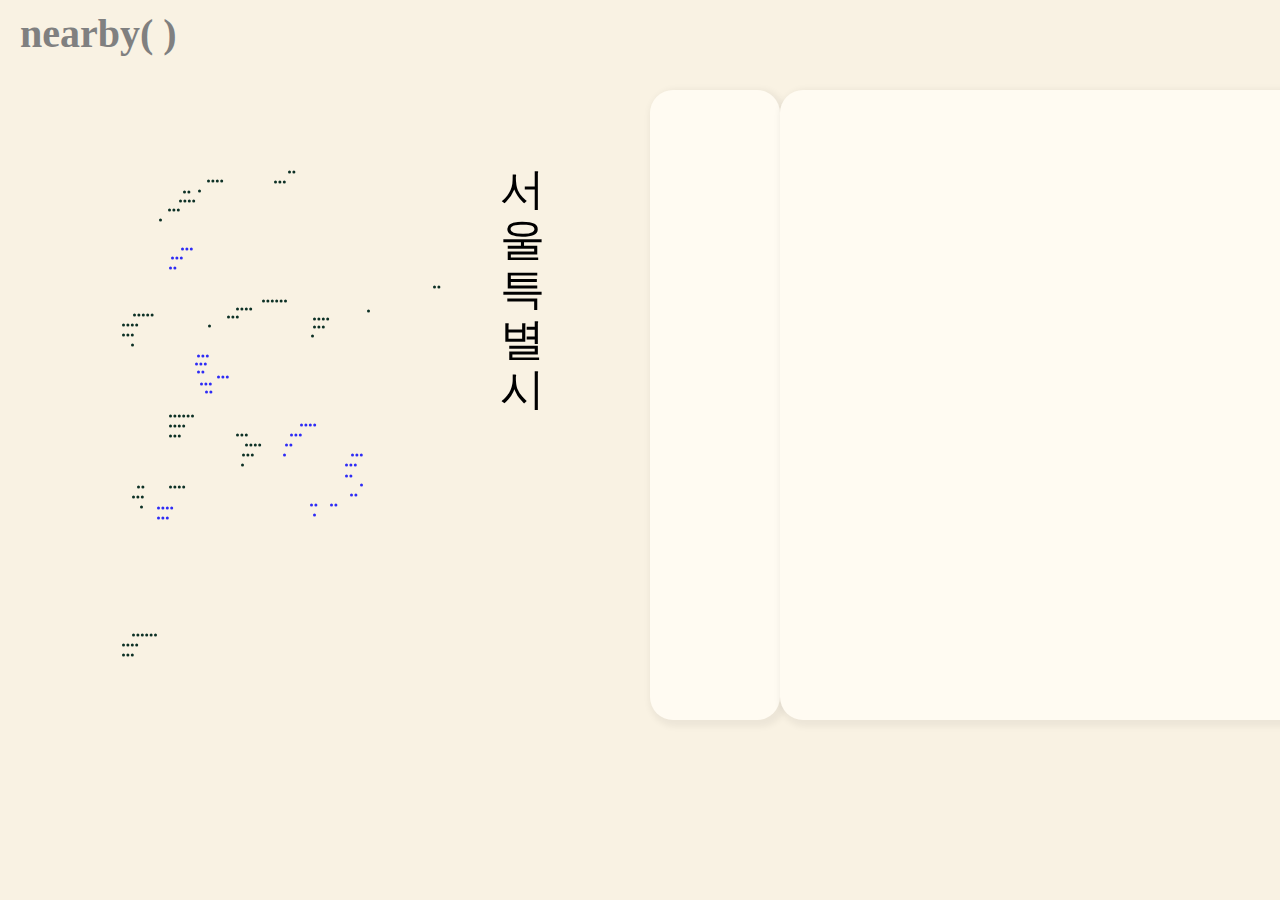
==== index.html @ 77fe315d "su" ====
<!DOCTYPE html>
<html lang="en">
<head>
    <meta charset="UTF-8">
    <meta http-equiv="X-UA-Compatible" content="IE=edge">
    <meta name="viewport" content="width=device-width, initial-scale=1.0">
    <title>nearby( )</title>
    <link rel="stylesheet" href="capstone.css">
    <link rel="preconnect" href="https://fonts.googleapis.com">
    <script src="https://ajax.googleapis.com/ajax/libs/jquery/3.1.0/jquery.min.js"></script>
    <!-- 로컬 assets 파일에 저장된 JSON 파일 지정 -->
    <script type="text/javascript" src="https://ogtitle724.github.io/testForEx/data_서울 맛집.json"></script>    
    <!-- 내부 JS 지정 -->
    <script>

    	/*
    	[JS 요약 설명]
    	1. window.onload : 웹페이지 로드 완료 상태를 나타냅니다
    	2. JSON.stringify : json 형식 데이터를 문자열로 나타내줍니다
    	3. JSON.parse : json 데이터를 파싱해서 사용합니다
    	4. 참고 : 로컬에 저장되는 json 파일에서 특정 변수명을 지정해줘야 정상적으로 json 파일을 로드할 수 있습니다    	
    	*/

   	
    	
    	/* [html 최초 로드 및 이벤트 상시 대기 실시] */
    	window.onload = function() {
    		console.log("");
    		console.log("[window onload] : [start]");
    		console.log(""); 

    		// [이벤트 함수 호출]
    		main();
    	}; 		



    	/* [이벤트 수행 함수] */
    	function main(){
    		console.log("");
    		console.log("[main] : [start]"); 
    		console.log("");


    		//로컬 assets 파일에 저장된 json 파일 읽기 실시 [json 파일에 선언된 변수이름으로 호출해야합니다]
    		var jsonData = JSON.parse(JSON.stringify(Params));
    		console.log("");
    		console.log("[main] : [jsonData] : " + JSON.stringify(jsonData)); 
    		console.log("");


    		//json 데이터 파싱 실시
    		console.log("");
    		console.log("[main] : [idx] : " + jsonData.idx); 
    		console.log("[main] : [name] : " + jsonData.name); 
    		console.log("[main] : [program] : " + JSON.stringify(jsonData.program)); 
    		console.log("");

    	};
    	
    </script>
</head>
<body>
    <header>
        <h1 id="header">nearby( )</h1>
    </header>
    <main>
        <section id="region_info">
            <article id="region_info_map">
                <canvas id="canvas_komap"></canvas>
            </article>
            <article id="region_info_typo">
                <div id="region_info_typo_sene">
                    <div id="typoBox1" class="region_info_typo_sene_face">
                        <div class="region_info_typo_sene_face_front typo_ele">서</div>
                        <div class="region_info_typo_sene_face_back typo_ele">서</div>
                    </div>
                    <div id="typoBox2" class="region_info_typo_sene_face">
                        <div class="region_info_typo_sene_face_front typo_ele">울</div>
                        <div class="region_info_typo_sene_face_back typo_ele">울</div>
                    </div>
                    <div id="typoBox3" class="region_info_typo_sene_face">
                        <div class="region_info_typo_sene_face_front typo_ele">특</div>
                        <div class="region_info_typo_sene_face_back typo_ele">특</div>
                    </div>
                    <div id="typoBox4" class="region_info_typo_sene_face">
                        <div class="region_info_typo_sene_face_front typo_ele">별</div>
                        <div class="region_info_typo_sene_face_back typo_ele">별</div>
                    </div>
                    <div id="typoBox5" class="region_info_typo_sene_face">
                        <div class="region_info_typo_sene_face_front typo_ele">시</div>
                        <div class="region_info_typo_sene_face_back typo_ele">시</div>
                    </div>
                    <div id="typoBox6" class="region_info_typo_sene_face">
                        <div class="region_info_typo_sene_face_front typo_ele"></div>
                        <div class="region_info_typo_sene_face_back typo_ele"></div>
                    </div>
                    <div id="typoBox7" class="region_info_typo_sene_face">
                        <div class="region_info_typo_sene_face_front typo_ele"></div>
                        <div class="region_info_typo_sene_face_back typo_ele"></div>
                    </div>
                </div>
            </article>
            <article id="region_info_weather" class="pop_up_box">
                <div class="weather_info">
                    <a href="" class="weather_info_text">
                        <span class="weather_info_text_date"></span>
                        <span class="weather_info_text_temp"></span>
                        <img id="img_icon_weather" src="" alt="">
                    </a>
                </div>

            </article>
        </section>
        <article id="video_list">
            <div id="video_list_box" class="pop_up_box">
                <div class="check_box">
                    <div class="check_box_icon"></div>
                    <div class="check_box_icon"></div>
                    <div class="check_box_icon"></div>
                </div>
                <li class="video_list">
                    <ul class="video_list_each">
                        <a href="" class="video_list_each_a">
                            <img src="" alt="">
                        </a>
                        <div class="video_list_each_info">
                            <a href="" class="video_list_each_view"></a>
                            <a href="" class="video_list_each_title"></a>
                        </div>
                    </ul>
                </li>
            </div>
        </article>
    </main>
    <script src="canvas.js"></script>
    <script src="data.js"></script>
 </body>
</html>
---- capstone.css ----
html{
    height: 100%;
    width: 100%;
}
body{
    background-color: rgb(249, 242, 227);
    height: 100vh;
    width: 100%;
    margin: 0;
    font-family: 'Noto Serif KR', serif;
}
main{
    height: 90%;
    display: flex;
    flex-flow: row nowrap;
    justify-content: space-around;
    align-items: stretch;
}
header{
    height: 10%;
    overflow: hidden;
}
object{
    position: absolute;
    width: 450px;
    height: 630px;
    left: 35px;
    top:80px;
    z-index: -1;
}
ul{
    margin: 0px;
    padding: 0px;
    height: 630px;
}
li{
    list-style: none;
    margin: 0px;
}
#header{
    font-size: 250%;
    margin: 10px 20px;
    color: #808080;
}
#region_info{
    flex-basis: 55%;
    display: flex;
    flex-flow: row nowrap;
    justify-content: center;
    align-items: flex-start;
}
#region_info_map{
    width: 500px;
    display: flex;
    flex-direction: row;
    justify-content: center;
}
#region_info_typo{
    width: 150px;
    height: 630px;
}
#region_info_typo_sene{
    width: 100%;
    height: 80%;
    margin-top: 70px;
}

.region_info_typo_sene_face{
    width: 50px;
    height: 50px;
    margin: 0px;
    position: relative;
    transform: perspective(1000px);
    transform-style: preserve-3d;
    font-size: 280%;
}
.region_info_typo_sene_face:nth-child(1){
    animation: filp 4.5s infinite;
}
.region_info_typo_sene_face:nth-child(2){
    animation: filp 4.5s 0.2s infinite;
}
.region_info_typo_sene_face:nth-child(3){
    animation: filp 4.5s 0.4s infinite;
}
.region_info_typo_sene_face:nth-child(4){
    animation: filp 4.5s 0.6s infinite;
}
.region_info_typo_sene_face:nth-child(5){
    animation: filp 4.5s 0.8s infinite;
}
.region_info_typo_sene_face:nth-child(6){
    animation: filp 4.5s 1s infinite;
}
.region_info_typo_sene_face:nth-child(7){
    animation: filp 4.5s 1.2s infinite;
}
@keyframes filp {
    0%{transform:rotateY(0deg)}
    40%{transform: rotateY(180deg);}
    80%{transform:rotateY(0deg)}
}
.typo_ele{
    width: 100%;
    height: 100%;
    margin: 0px;
    position: absolute;
}
.region_info_typo_sene_face_front{
    background-color: rgb(249, 242, 227);
    transform: translateZ(0.1px);
}
.region_info_typo_sene_face_back{
    background-color: rgb(249, 242, 227);
    transform: rotateY(-180deg) translateZ(0.1px);
    
}
#region_info_weather{
    width: 130px;
    height: 630px;
}
.weather_info{
    height: 100px;
    width: 100px;
    margin: auto;
}
.weather_info:nth-child(1){
    margin-top: 10px;
}
#video_list{
    flex-basis: 45%;
}
#video_list_box{
    width:630px;
    margin: 0px;
}
.pop_up_box{
    border-radius: 23px;
    background-color: rgb(255, 251, 242);
    box-shadow: 3px 3px 6px 4px rgba(0, 0, 0, 0.05);
}
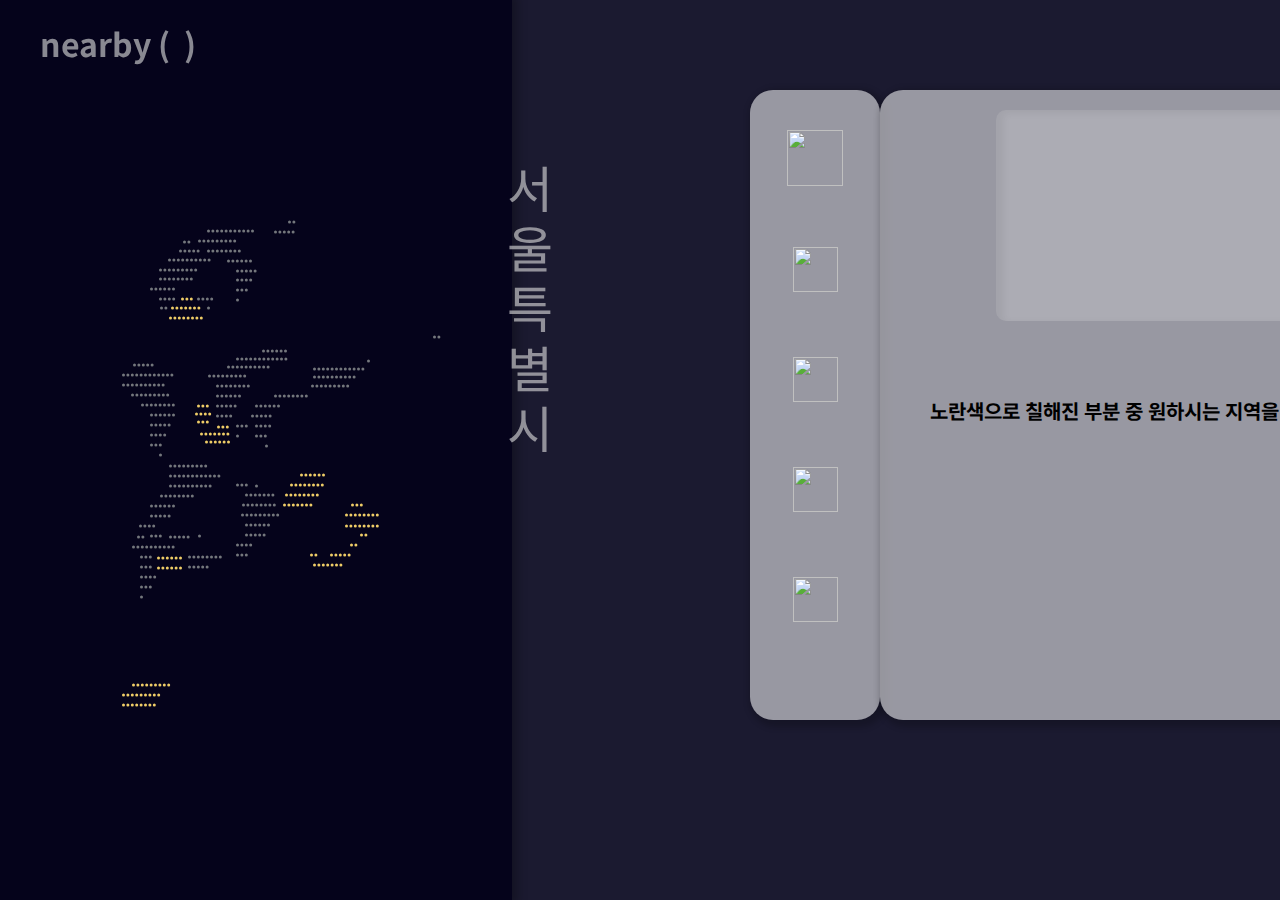
==== commit c02f76f9: "ff" ====
--- a/index.html
+++ b/index.html
@@ -7,62 +7,19 @@
     <title>nearby( )</title>
     <link rel="stylesheet" href="capstone.css">
     <link rel="preconnect" href="https://fonts.googleapis.com">
+    <link rel="preconnect" href="https://fonts.gstatic.com" crossorigin>
+    <link href="https://fonts.googleapis.com/css2?family=Noto+Sans+KR:wght@700&display=swap" rel="stylesheet">
     <script src="https://ajax.googleapis.com/ajax/libs/jquery/3.1.0/jquery.min.js"></script>
-    <!-- 로컬 assets 파일에 저장된 JSON 파일 지정 -->
-    <script type="text/javascript" src="https://ogtitle724.github.io/testForEx/data_서울 맛집.json"></script>    
-    <!-- 내부 JS 지정 -->
-    <script>
 
-    	/*
-    	[JS 요약 설명]
-    	1. window.onload : 웹페이지 로드 완료 상태를 나타냅니다
-    	2. JSON.stringify : json 형식 데이터를 문자열로 나타내줍니다
-    	3. JSON.parse : json 데이터를 파싱해서 사용합니다
-    	4. 참고 : 로컬에 저장되는 json 파일에서 특정 변수명을 지정해줘야 정상적으로 json 파일을 로드할 수 있습니다    	
-    	*/
+ 
+    
 
-   	
-    	
-    	/* [html 최초 로드 및 이벤트 상시 대기 실시] */
-    	window.onload = function() {
-    		console.log("");
-    		console.log("[window onload] : [start]");
-    		console.log(""); 
-
-    		// [이벤트 함수 호출]
-    		main();
-    	}; 		
-
-
-
-    	/* [이벤트 수행 함수] */
-    	function main(){
-    		console.log("");
-    		console.log("[main] : [start]"); 
-    		console.log("");
-
-
-    		//로컬 assets 파일에 저장된 json 파일 읽기 실시 [json 파일에 선언된 변수이름으로 호출해야합니다]
-    		var jsonData = JSON.parse(JSON.stringify(Params));
-    		console.log("");
-    		console.log("[main] : [jsonData] : " + JSON.stringify(jsonData)); 
-    		console.log("");
-
-
-    		//json 데이터 파싱 실시
-    		console.log("");
-    		console.log("[main] : [idx] : " + jsonData.idx); 
-    		console.log("[main] : [name] : " + jsonData.name); 
-    		console.log("[main] : [program] : " + JSON.stringify(jsonData.program)); 
-    		console.log("");
-
-    	};
-    	
-    </script>
+</script>
 </head>
 <body>
+    <div id="back_img"></div>
     <header>
-        <h1 id="header">nearby( )</h1>
+        <h1 id="header">nearby (&nbsp&nbsp)</h1>
     </header>
     <main>
         <section id="region_info">
@@ -73,67 +30,78 @@
                 <div id="region_info_typo_sene">
                     <div id="typoBox1" class="region_info_typo_sene_face">
                         <div class="region_info_typo_sene_face_front typo_ele">서</div>
-                        <div class="region_info_typo_sene_face_back typo_ele">서</div>
                     </div>
                     <div id="typoBox2" class="region_info_typo_sene_face">
                         <div class="region_info_typo_sene_face_front typo_ele">울</div>
-                        <div class="region_info_typo_sene_face_back typo_ele">울</div>
                     </div>
                     <div id="typoBox3" class="region_info_typo_sene_face">
                         <div class="region_info_typo_sene_face_front typo_ele">특</div>
-                        <div class="region_info_typo_sene_face_back typo_ele">특</div>
                     </div>
                     <div id="typoBox4" class="region_info_typo_sene_face">
                         <div class="region_info_typo_sene_face_front typo_ele">별</div>
-                        <div class="region_info_typo_sene_face_back typo_ele">별</div>
                     </div>
                     <div id="typoBox5" class="region_info_typo_sene_face">
                         <div class="region_info_typo_sene_face_front typo_ele">시</div>
-                        <div class="region_info_typo_sene_face_back typo_ele">시</div>
                     </div>
                     <div id="typoBox6" class="region_info_typo_sene_face">
                         <div class="region_info_typo_sene_face_front typo_ele"></div>
-                        <div class="region_info_typo_sene_face_back typo_ele"></div>
                     </div>
                     <div id="typoBox7" class="region_info_typo_sene_face">
                         <div class="region_info_typo_sene_face_front typo_ele"></div>
-                        <div class="region_info_typo_sene_face_back typo_ele"></div>
                     </div>
                 </div>
             </article>
-            <article id="region_info_weather" class="pop_up_box">
-                <div class="weather_info">
-                    <a href="" class="weather_info_text">
-                        <span class="weather_info_text_date"></span>
-                        <span class="weather_info_text_temp"></span>
-                        <img id="img_icon_weather" src="" alt="">
-                    </a>
+            <article id="weather_info" class="pop_up_box">
+                <div id ="weather" class="weather_info_box1">
+                    <img class="weather_info_sky" src="/image/icon/weather/mist.png" alt="">
+                </div>
+                <div id ="temp" class="weather_info_box2">
+                    <img class="weather_info_img" src="/image/icon/weather/temp.png" alt="">
+                    <span id="temp_text" class="weather_info_text"></span>
+                </div>
+                <div id ="temp_feel" class="weather_info_box2">
+                    <img class="weather_info_img" src="/image/icon/weather/human.png" alt="">
+                    <span id="temp_feel_text" class="weather_info_text"></span>
+                </div>
+                <div id ="wind" class="weather_info_box2">
+                    <img class="weather_info_img" src="/image/icon/weather/wind.png" alt="">
+                    <span id="wind_text" class="weather_info_text"></span>
+                </div>
+                <div id ="hum" class="weather_info_box2">
+                    <img class="weather_info_img" src="/image/icon/weather/humidity.png" alt="">
+                    <span id="hum_text" class="weather_info_text"></span>
                 </div>
 
             </article>
         </section>
         <article id="video_list">
             <div id="video_list_box" class="pop_up_box">
-                <div class="check_box">
-                    <div class="check_box_icon"></div>
-                    <div class="check_box_icon"></div>
-                    <div class="check_box_icon"></div>
+                <div id = "video_window">
+                    <div id="cover">
+                        <iframe id = "video_window_ifram" width = "380px" height="218"  name="videoWindow"></iframe> 
+                    </div>
                 </div>
-                <li class="video_list">
-                    <ul class="video_list_each">
-                        <a href="" class="video_list_each_a">
-                            <img src="" alt="">
-                        </a>
-                        <div class="video_list_each_info">
-                            <a href="" class="video_list_each_view"></a>
-                            <a href="" class="video_list_each_title"></a>
+                <div class="video_list">
+                    <div id="scroll">
+                        <div id="infomation">&nbsp노란색으로 칠해진 부분 중 원하시는 지역을 클릭해주세요.</div>
+                        <div id="video_list_for_clone" class="video_list_each">
+                            <a target="videoWindow" href="none" class="video_list_each_a">
+                                <div id="thumb_nail">
+                                    <img src="" alt="">
+                                </div>
+                                <div class="video_list_each_info">
+                                    <p href="none" class="video_list_each_view">1.2만회</p>
+                                    <p href="none" class="video_list_each_title">여기에 제목 여기에 제목 여기에 제목 여기에 제목 여기에</p>
+                                </div>
+                            </a>
                         </div>
-                    </ul>
-                </li>
+                    </div>
+                </div>
             </div>
         </article>
     </main>
-    <script src="canvas.js"></script>
+
     <script src="data.js"></script>
- </body>
+    <script src="main.js"></script>
+</body>
 </html>--- a/capstone.css
+++ b/capstone.css
@@ -3,11 +3,16 @@
     width: 100%;
 }
 body{
-    background-color: rgb(249, 242, 227);
+    color: rgb(0, 0, 0);
+    overflow: auto;
+    background :whitesmoke url('/image/cloud.jpg');
+    background-position: center;
+    background-size: cover;
+    background-color: rgb(2, 1, 25,0.9);
     height: 100vh;
     width: 100%;
     margin: 0;
-    font-family: 'Noto Serif KR', serif;
+    font-family: 'Noto Sans KR', sans-serif;
 }
 main{
     height: 90%;
@@ -20,27 +25,30 @@
     height: 10%;
     overflow: hidden;
 }
-object{
-    position: absolute;
-    width: 450px;
-    height: 630px;
-    left: 35px;
-    top:80px;
+a{
+    text-decoration: none;
+}
+#back_img{
+    background-color: rgb(2, 1, 25,0.89);
+    position: absolute;
+    height: 100%;
+    width: 40%;
+    box-shadow: 0px 0px 10px 5px rgba(0, 0, 0, 0.3);
     z-index: -1;
 }
-ul{
-    margin: 0px;
-    padding: 0px;
-    height: 630px;
-}
-li{
-    list-style: none;
-    margin: 0px;
+#infomation{
+    display: inline-block;
+    margin: 50px auto;
+    font-size: 20px;
+    font-weight: bolder;
+    color: rgb(0, 0, 0);
+    
 }
 #header{
-    font-size: 250%;
-    margin: 10px 20px;
-    color: #808080;
+    font-size: 200%;
+    margin: 20px 40px;
+    color: rgba(220, 220, 220, 0.621);
+    filter: blur(0.3px);
 }
 #region_info{
     flex-basis: 55%;
@@ -50,10 +58,12 @@
     align-items: flex-start;
 }
 #region_info_map{
+    margin-top: 50px;
     width: 500px;
     display: flex;
     flex-direction: row;
     justify-content: center;
+    cursor: pointer;
 }
 #region_info_typo{
     width: 150px;
@@ -62,17 +72,20 @@
 #region_info_typo_sene{
     width: 100%;
     height: 80%;
-    margin-top: 70px;
+    margin-top: 60px;
 }
 
 .region_info_typo_sene_face{
-    width: 50px;
-    height: 50px;
+    filter: blur(0.3px);
+    width: 60px;
+    height: 60px;
     margin: 0px;
     position: relative;
     transform: perspective(1000px);
     transform-style: preserve-3d;
-    font-size: 280%;
+    font-size: 50px;
+    text-align: center;
+    color: rgba(220, 220, 220, 0.621);
 }
 .region_info_typo_sene_face:nth-child(1){
     animation: filp 4.5s infinite;
@@ -97,8 +110,7 @@
 }
 @keyframes filp {
     0%{transform:rotateY(0deg)}
-    40%{transform: rotateY(180deg);}
-    80%{transform:rotateY(0deg)}
+    70%{transform:rotateY(360deg)}
 }
 .typo_ele{
     width: 100%;
@@ -107,35 +119,152 @@
     position: absolute;
 }
 .region_info_typo_sene_face_front{
-    background-color: rgb(249, 242, 227);
     transform: translateZ(0.1px);
 }
-.region_info_typo_sene_face_back{
-    background-color: rgb(249, 242, 227);
-    transform: rotateY(-180deg) translateZ(0.1px);
-    
-}
-#region_info_weather{
+
+#weather_info{
+    margin-left: 100px;
     width: 130px;
     height: 630px;
 }
-.weather_info{
+.weather_info_box1{
     height: 100px;
     width: 100px;
-    margin: auto;
-}
-.weather_info:nth-child(1){
-    margin-top: 10px;
-}
+    margin: 10px auto;
+    margin-top: 50px;
+    text-align: center;
+    margin-top: 40px;
+}
+.weather_info_box2{
+    height: 100px;
+    width: 100px;
+    margin: 10px auto;
+    display: flex;
+    flex-direction: column;
+    justify-content: space-evenly;
+    align-items: center;
+}
+.weather_info_text{
+    height: 35%;
+    width: 100%;
+    font-size: 18px;
+    font-weight: bolder;
+    text-align: center;
+}
+.weather_info_sky{
+    height: 75%;
+    width: 75%;
+}
+.weather_info_img{
+    height: 45px;
+    width: 45px;
+    
+}
+
+
 #video_list{
-    flex-basis: 45%;
+    flex-basis: 42%;
 }
 #video_list_box{
-    width:630px;
+    width:610px;
+    height: 630px;
     margin: 0px;
 }
+#video_window{
+    display:flex;
+    width : 100%;
+    height :250px;
+    justify-content: center;
+    align-items: center;
+}
+#cover{
+    display: flex;
+    justify-content: center;
+    align-items: center;
+    width : 378px;
+    height : 211px;
+    overflow: hidden;
+    border-radius: 10px;
+
+}
+#video_window_ifram{
+    border: none;
+    background-color: rgba(255, 255, 255, 0.2);
+    box-shadow: inset 3px 3px 6px 5px rgba(0, 0, 0, 0.05);
+}
+.video_list{
+    overflow: hidden;
+    display: inline-block;
+    margin:30px;
+    margin-top: 6px;
+    width: 550px;
+    height: 55%;
+}
+#scroll{
+    margin-left: 15px;
+    width: 103%;
+    height: 100%;
+    overflow-y: scroll;
+    overflow-x: hidden;
+}
+#video_list_for_clone{
+    display: none;
+}
+.video_list_each{
+    width: 500px;
+    height: 60px;
+}
+.video_list_each_a{
+    margin: 15px 0px;
+    display: flex;
+    flex-flow: row wrap;
+    justify-content: space-between;
+    align-items: flex-start;
+    width: 100%;
+    height: 100%;
+}
+#thumb_nail{
+    width: 100px;
+    height: 55px;
+    border-radius: 10px;
+    background-image: url('image/icon/ylogo.svg');
+    background-position: center;
+    background-size: cover;
+}
+.video_list_each_info{
+    width: 75%;
+    height: 55px;
+    position: relative;
+}
+.video_list_each_view{
+    position: absolute;
+    top: 0px;
+    display: inline-block;
+    margin: 0;
+    width: 100%;
+    height: 30%;
+    color: black;
+    font-size: 15px;
+    font-weight: bolder;
+
+}
+.video_list_each_title{
+    position: absolute;
+    top: 20px;
+    display: inline-block;
+    margin: 0;
+    margin-top: 2px;
+    width: 100%;
+    height: 70%;
+    overflow-y: hidden;
+    color: black;
+    
+    font-size: 13px;
+    font-weight: 550;
+}
+
 .pop_up_box{
     border-radius: 23px;
-    background-color: rgb(255, 251, 242);
-    box-shadow: 3px 3px 6px 4px rgba(0, 0, 0, 0.05);
+    background-color: rgb(252, 252, 252,0.56);
+    box-shadow: 3px 3px 6px 4px rgba(0, 0, 0, 0.2);
 }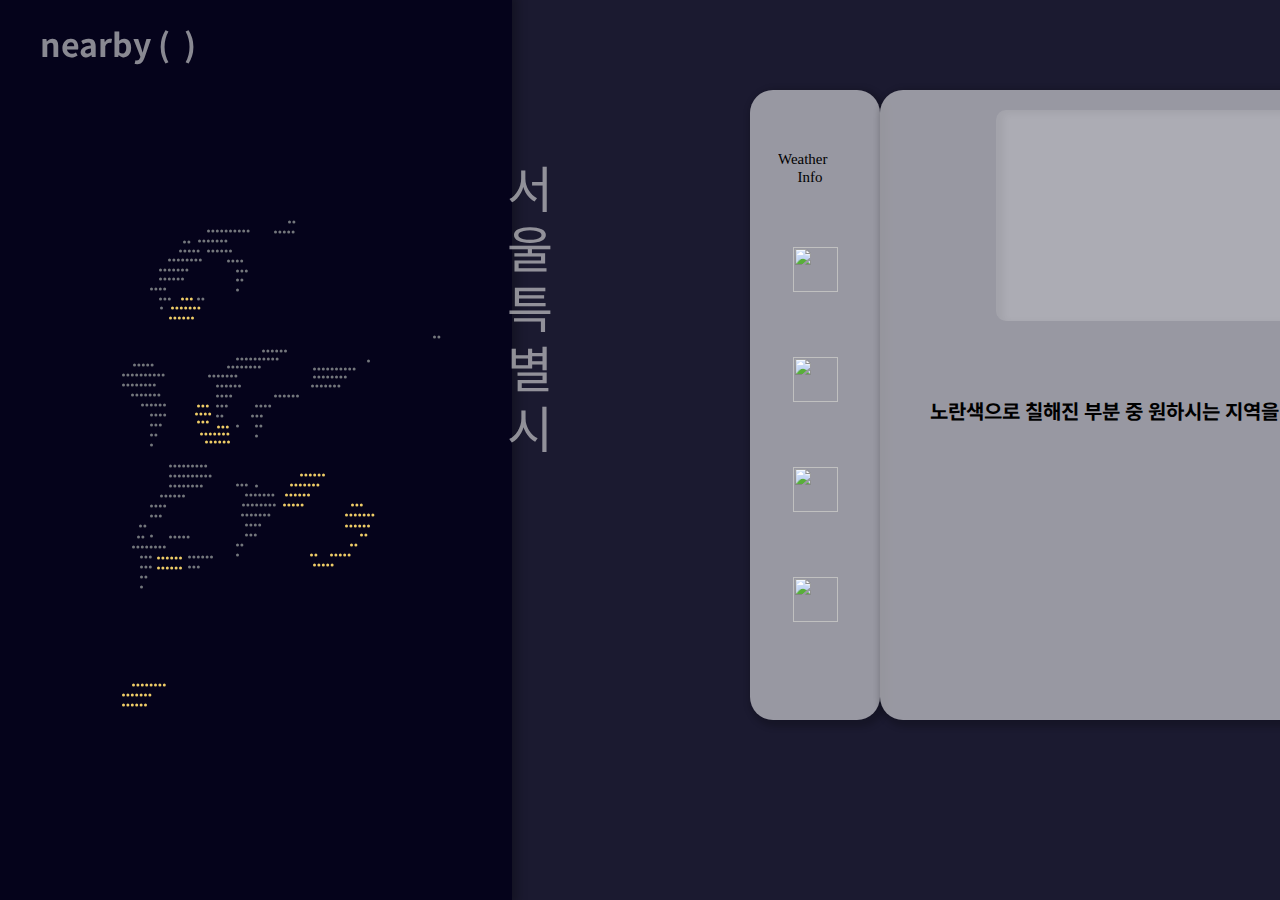
==== commit 3d0ee574: "." ====
--- a/index.html
+++ b/index.html
@@ -5,7 +5,7 @@
     <meta http-equiv="X-UA-Compatible" content="IE=edge">
     <meta name="viewport" content="width=device-width, initial-scale=1.0">
     <title>nearby( )</title>
-    <link rel="stylesheet" href="capstone.css">
+    <link rel="stylesheet" href="index.css">
     <link rel="preconnect" href="https://fonts.googleapis.com">
     <link rel="preconnect" href="https://fonts.gstatic.com" crossorigin>
     <link href="https://fonts.googleapis.com/css2?family=Noto+Sans+KR:wght@700&display=swap" rel="stylesheet">
@@ -53,7 +53,7 @@
             </article>
             <article id="weather_info" class="pop_up_box">
                 <div id ="weather" class="weather_info_box1">
-                    <img class="weather_info_sky" src="/image/icon/weather/mist.png" alt="">
+                    <img class="weather_info_sky" src="/image/icon/weather/default.svg" alt="">
                 </div>
                 <div id ="temp" class="weather_info_box2">
                     <img class="weather_info_img" src="/image/icon/weather/temp.png" alt="">
--- a/index.css
+++ b/index.css
@@ -0,0 +1,270 @@
+html{
+    height: 100%;
+    width: 100%;
+}
+body{
+    color: rgb(0, 0, 0);
+    overflow: auto;
+    background :whitesmoke url('/image/cloud.jpg');
+    background-position: center;
+    background-size: cover;
+    background-color: rgb(2, 1, 25,0.9);
+    height: 100vh;
+    width: 100%;
+    margin: 0;
+    font-family: 'Noto Sans KR', sans-serif;
+}
+main{
+    height: 90%;
+    display: flex;
+    flex-flow: row nowrap;
+    justify-content: space-around;
+    align-items: stretch;
+}
+header{
+    height: 10%;
+    overflow: hidden;
+}
+a{
+    text-decoration: none;
+}
+#back_img{
+    background-color: rgb(2, 1, 25,0.89);
+    position: absolute;
+    height: 100%;
+    width: 40%;
+    box-shadow: 0px 0px 10px 5px rgba(0, 0, 0, 0.3);
+    z-index: -1;
+}
+#infomation{
+    display: inline-block;
+    margin: 50px auto;
+    font-size: 20px;
+    font-weight: bolder;
+    color: rgb(0, 0, 0);
+    
+}
+#header{
+    font-size: 200%;
+    margin: 20px 40px;
+    color: rgba(220, 220, 220, 0.621);
+    filter: blur(0.3px);
+}
+#region_info{
+    flex-basis: 55%;
+    display: flex;
+    flex-flow: row nowrap;
+    justify-content: center;
+    align-items: flex-start;
+}
+#region_info_map{
+    margin-top: 50px;
+    width: 500px;
+    display: flex;
+    flex-direction: row;
+    justify-content: center;
+    cursor: pointer;
+}
+#region_info_typo{
+    width: 150px;
+    height: 630px;
+}
+#region_info_typo_sene{
+    width: 100%;
+    height: 80%;
+    margin-top: 60px;
+}
+
+.region_info_typo_sene_face{
+    filter: blur(0.3px);
+    width: 60px;
+    height: 60px;
+    margin: 0px;
+    position: relative;
+    transform: perspective(1000px);
+    transform-style: preserve-3d;
+    font-size: 50px;
+    text-align: center;
+    color: rgba(220, 220, 220, 0.621);
+}
+.region_info_typo_sene_face:nth-child(1){
+    animation: filp 4.5s infinite;
+}
+.region_info_typo_sene_face:nth-child(2){
+    animation: filp 4.5s 0.2s infinite;
+}
+.region_info_typo_sene_face:nth-child(3){
+    animation: filp 4.5s 0.4s infinite;
+}
+.region_info_typo_sene_face:nth-child(4){
+    animation: filp 4.5s 0.6s infinite;
+}
+.region_info_typo_sene_face:nth-child(5){
+    animation: filp 4.5s 0.8s infinite;
+}
+.region_info_typo_sene_face:nth-child(6){
+    animation: filp 4.5s 1s infinite;
+}
+.region_info_typo_sene_face:nth-child(7){
+    animation: filp 4.5s 1.2s infinite;
+}
+@keyframes filp {
+    0%{transform:rotateY(0deg)}
+    70%{transform:rotateY(360deg)}
+}
+.typo_ele{
+    width: 100%;
+    height: 100%;
+    margin: 0px;
+    position: absolute;
+}
+.region_info_typo_sene_face_front{
+    transform: translateZ(0.1px);
+}
+
+#weather_info{
+    margin-left: 100px;
+    width: 130px;
+    height: 630px;
+}
+.weather_info_box1{
+    height: 100px;
+    width: 100px;
+    margin: 10px auto;
+    margin-top: 50px;
+    text-align: center;
+    margin-top: 40px;
+}
+.weather_info_box2{
+    height: 100px;
+    width: 100px;
+    margin: 10px auto;
+    display: flex;
+    flex-direction: column;
+    justify-content: space-evenly;
+    align-items: center;
+}
+.weather_info_text{
+    height: 35%;
+    width: 100%;
+    font-size: 18px;
+    font-weight: bolder;
+    text-align: center;
+}
+.weather_info_sky{
+    height: 75%;
+    width: 75%;
+}
+.weather_info_img{
+    height: 45px;
+    width: 45px;
+    
+}
+
+
+#video_list{
+    flex-basis: 42%;
+}
+#video_list_box{
+    width:610px;
+    height: 630px;
+    margin: 0px;
+}
+#video_window{
+    display:flex;
+    width : 100%;
+    height :250px;
+    justify-content: center;
+    align-items: center;
+}
+#cover{
+    display: flex;
+    justify-content: center;
+    align-items: center;
+    width : 378px;
+    height : 211px;
+    overflow: hidden;
+    border-radius: 10px;
+
+}
+#video_window_ifram{
+    border: none;
+    background-color: rgba(255, 255, 255, 0.2);
+    box-shadow: inset 3px 3px 6px 5px rgba(0, 0, 0, 0.05);
+}
+.video_list{
+    overflow: hidden;
+    display: inline-block;
+    margin:30px;
+    margin-top: 6px;
+    width: 550px;
+    height: 55%;
+}
+#scroll{
+    margin-left: 15px;
+    width: 103%;
+    height: 100%;
+    overflow-y: scroll;
+    overflow-x: hidden;
+}
+#video_list_for_clone{
+    display: none;
+}
+.video_list_each{
+    width: 500px;
+    height: 60px;
+}
+.video_list_each_a{
+    margin: 15px 0px;
+    display: flex;
+    flex-flow: row wrap;
+    justify-content: space-between;
+    align-items: flex-start;
+    width: 100%;
+    height: 100%;
+}
+#thumb_nail{
+    width: 100px;
+    height: 55px;
+    border-radius: 10px;
+    background-image: url('image/icon/ylogo.svg');
+    background-position: center;
+    background-size: cover;
+}
+.video_list_each_info{
+    width: 75%;
+    height: 55px;
+    position: relative;
+}
+.video_list_each_view{
+    position: absolute;
+    top: 0px;
+    display: inline-block;
+    margin: 0;
+    width: 100%;
+    height: 30%;
+    color: black;
+    font-size: 15px;
+    font-weight: bolder;
+
+}
+.video_list_each_title{
+    position: absolute;
+    top: 20px;
+    display: inline-block;
+    margin: 0;
+    margin-top: 2px;
+    width: 100%;
+    height: 70%;
+    overflow-y: hidden;
+    color: black;
+    
+    font-size: 13px;
+    font-weight: 550;
+}
+
+.pop_up_box{
+    border-radius: 23px;
+    background-color: rgb(252, 252, 252,0.56);
+    box-shadow: 3px 3px 6px 4px rgba(0, 0, 0, 0.2);
+}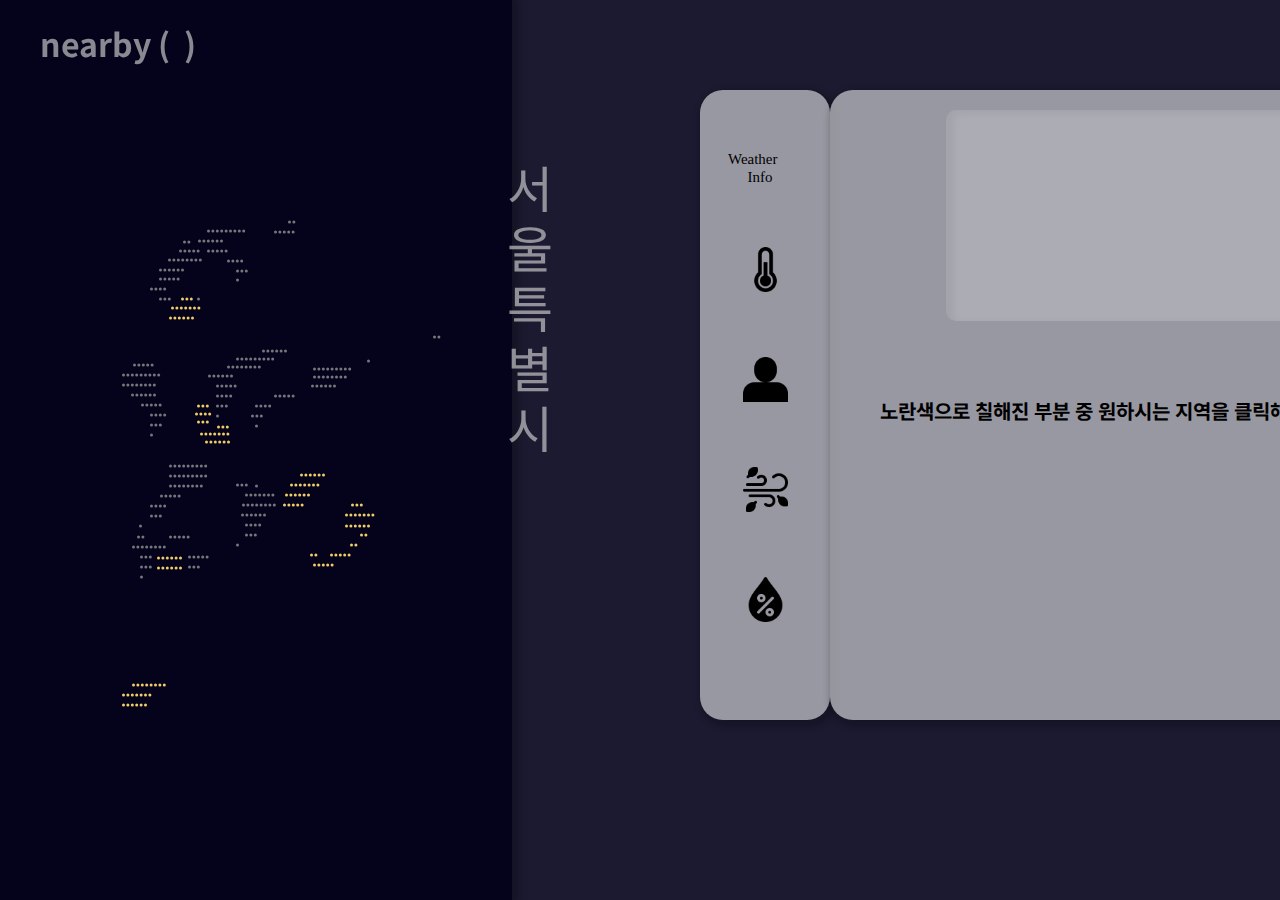
==== commit 893306ee: "Update index.html" ====
--- a/index.html
+++ b/index.html
@@ -53,7 +53,7 @@
             </article>
             <article id="weather_info" class="pop_up_box">
                 <div id ="weather" class="weather_info_box1">
-                    <img class="weather_info_sky" src="/image/icon/weather/default.svg" alt="">
+                    <img class="weather_info_sky" src="image/icon/weather/default.svg" alt="">
                 </div>
                 <div id ="temp" class="weather_info_box2">
                     <img class="weather_info_img" src="/image/icon/weather/temp.png" alt="">
@@ -104,4 +104,4 @@
     <script src="data.js"></script>
     <script src="main.js"></script>
 </body>
-</html>+</html>
--- a/index.css
+++ b/index.css
@@ -4,8 +4,8 @@
 }
 body{
     color: rgb(0, 0, 0);
-    overflow: auto;
-    background :whitesmoke url('/image/cloud.jpg');
+    overflow: hidden;
+    background :whitesmoke url('https://raw.githubusercontent.com/ogtitle724/testForEx/main/image/cloud.png');
     background-position: center;
     background-size: cover;
     background-color: rgb(2, 1, 25,0.9);
@@ -123,7 +123,7 @@
 }
 
 #weather_info{
-    margin-left: 100px;
+    margin-left: 50px;
     width: 130px;
     height: 630px;
 }
@@ -267,4 +267,4 @@
     border-radius: 23px;
     background-color: rgb(252, 252, 252,0.56);
     box-shadow: 3px 3px 6px 4px rgba(0, 0, 0, 0.2);
-}+}
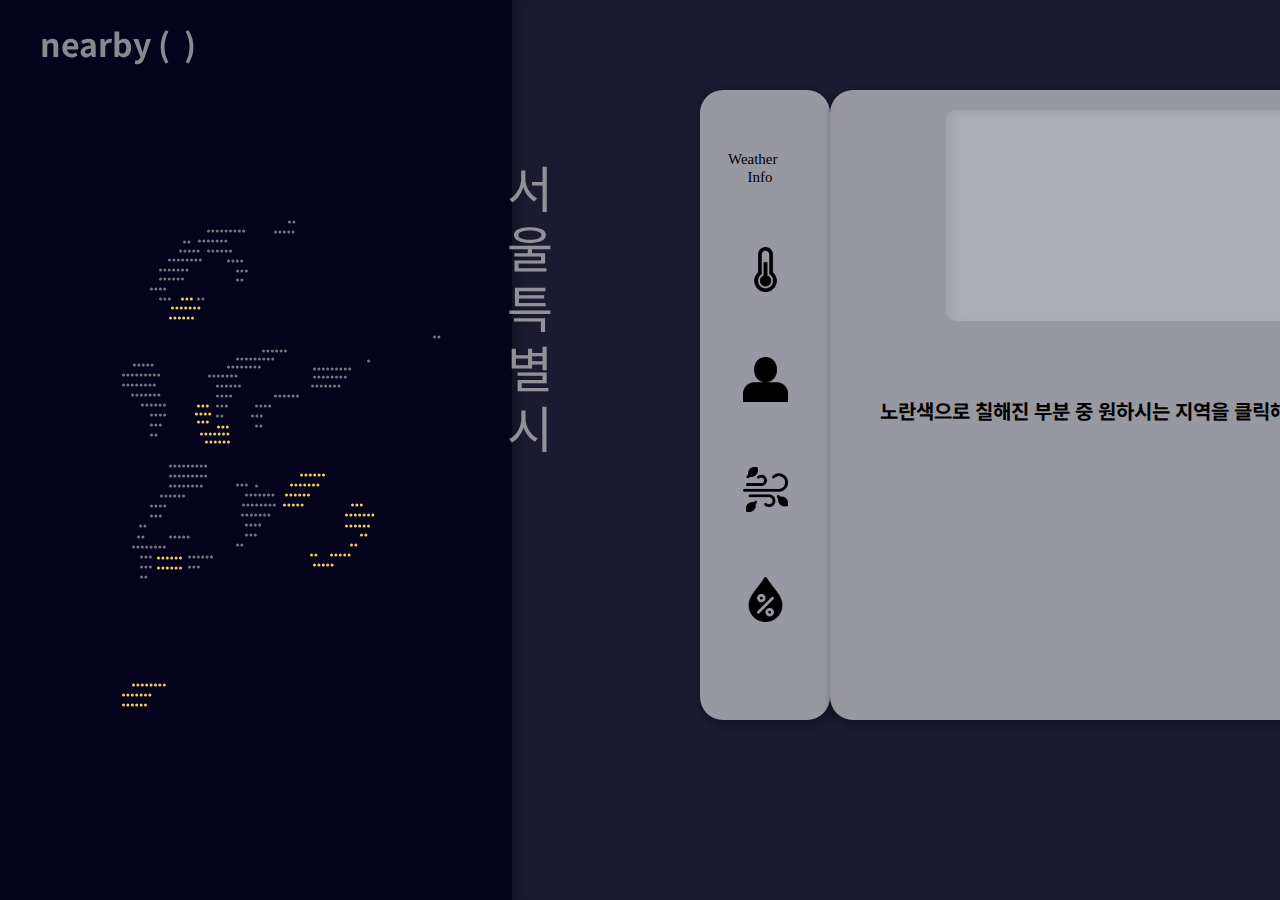
==== commit 9ba0b039: "Update index.html" ====
--- a/index.html
+++ b/index.html
@@ -56,19 +56,19 @@
                     <img class="weather_info_sky" src="image/icon/weather/default.svg" alt="">
                 </div>
                 <div id ="temp" class="weather_info_box2">
-                    <img class="weather_info_img" src="/image/icon/weather/temp.png" alt="">
+                    <img class="weather_info_img" src="image/icon/weather/temp.png" alt="">
                     <span id="temp_text" class="weather_info_text"></span>
                 </div>
                 <div id ="temp_feel" class="weather_info_box2">
-                    <img class="weather_info_img" src="/image/icon/weather/human.png" alt="">
+                    <img class="weather_info_img" src="image/icon/weather/human.png" alt="">
                     <span id="temp_feel_text" class="weather_info_text"></span>
                 </div>
                 <div id ="wind" class="weather_info_box2">
-                    <img class="weather_info_img" src="/image/icon/weather/wind.png" alt="">
+                    <img class="weather_info_img" src="image/icon/weather/wind.png" alt="">
                     <span id="wind_text" class="weather_info_text"></span>
                 </div>
                 <div id ="hum" class="weather_info_box2">
-                    <img class="weather_info_img" src="/image/icon/weather/humidity.png" alt="">
+                    <img class="weather_info_img" src="image/icon/weather/humidity.png" alt="">
                     <span id="hum_text" class="weather_info_text"></span>
                 </div>
 
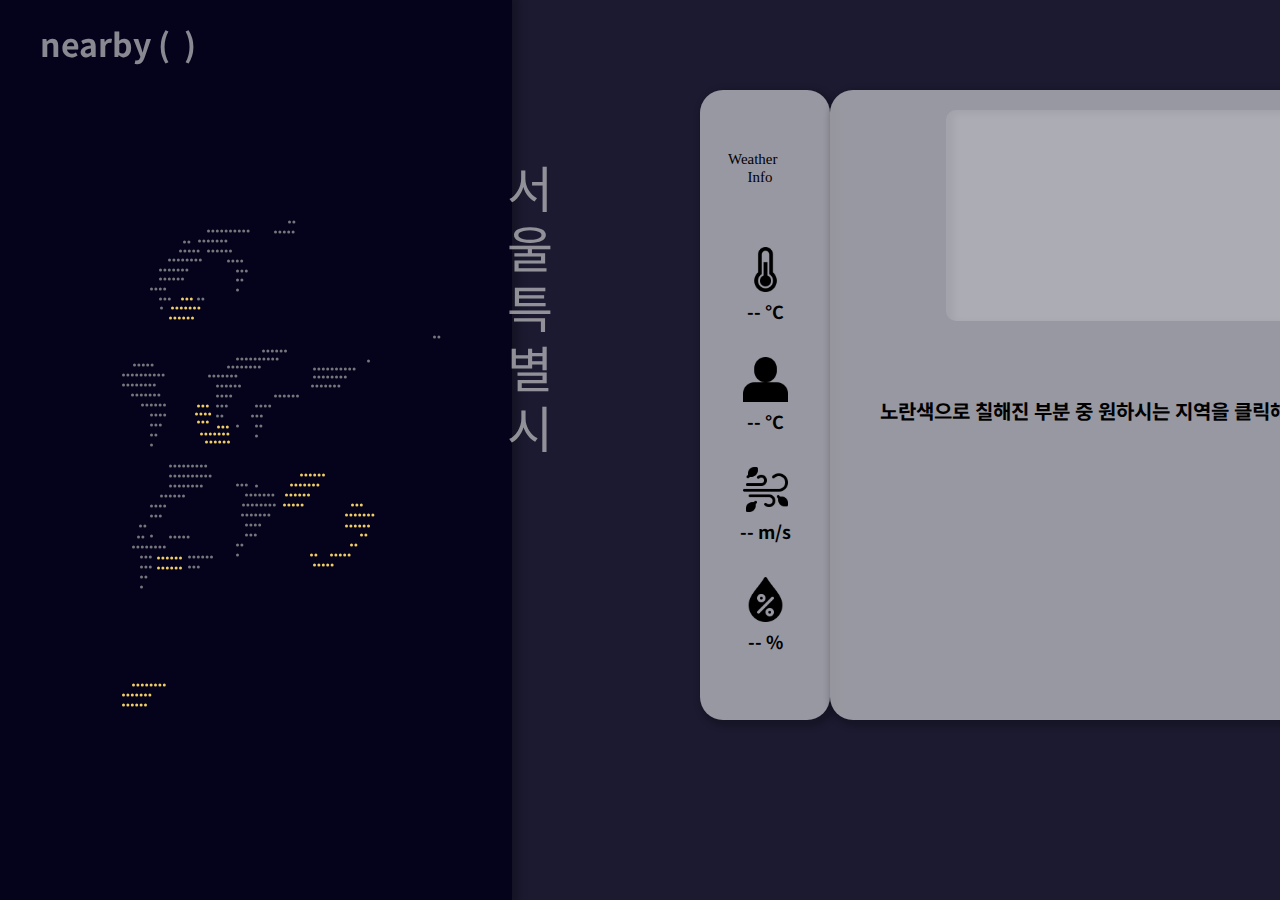
==== commit 61f96067: "Update index.html" ====
--- a/index.html
+++ b/index.html
@@ -57,19 +57,19 @@
                 </div>
                 <div id ="temp" class="weather_info_box2">
                     <img class="weather_info_img" src="image/icon/weather/temp.png" alt="">
-                    <span id="temp_text" class="weather_info_text"></span>
+                    <span id="temp_text" class="weather_info_text">-- °C</span>
                 </div>
                 <div id ="temp_feel" class="weather_info_box2">
                     <img class="weather_info_img" src="image/icon/weather/human.png" alt="">
-                    <span id="temp_feel_text" class="weather_info_text"></span>
+                    <span id="temp_feel_text" class="weather_info_text">-- °C</span>
                 </div>
                 <div id ="wind" class="weather_info_box2">
                     <img class="weather_info_img" src="image/icon/weather/wind.png" alt="">
-                    <span id="wind_text" class="weather_info_text"></span>
+                    <span id="wind_text" class="weather_info_text">-- m/s</span>
                 </div>
                 <div id ="hum" class="weather_info_box2">
                     <img class="weather_info_img" src="image/icon/weather/humidity.png" alt="">
-                    <span id="hum_text" class="weather_info_text"></span>
+                    <span id="hum_text" class="weather_info_text">-- %</span>
                 </div>
 
             </article>
--- a/index.css
+++ b/index.css
@@ -5,7 +5,7 @@
 body{
     color: rgb(0, 0, 0);
     overflow: hidden;
-    background :whitesmoke url('https://raw.githubusercontent.com/ogtitle724/testForEx/main/image/cloud.png');
+    background-imgae :url('image/cloud.jpg');
     background-position: center;
     background-size: cover;
     background-color: rgb(2, 1, 25,0.9);
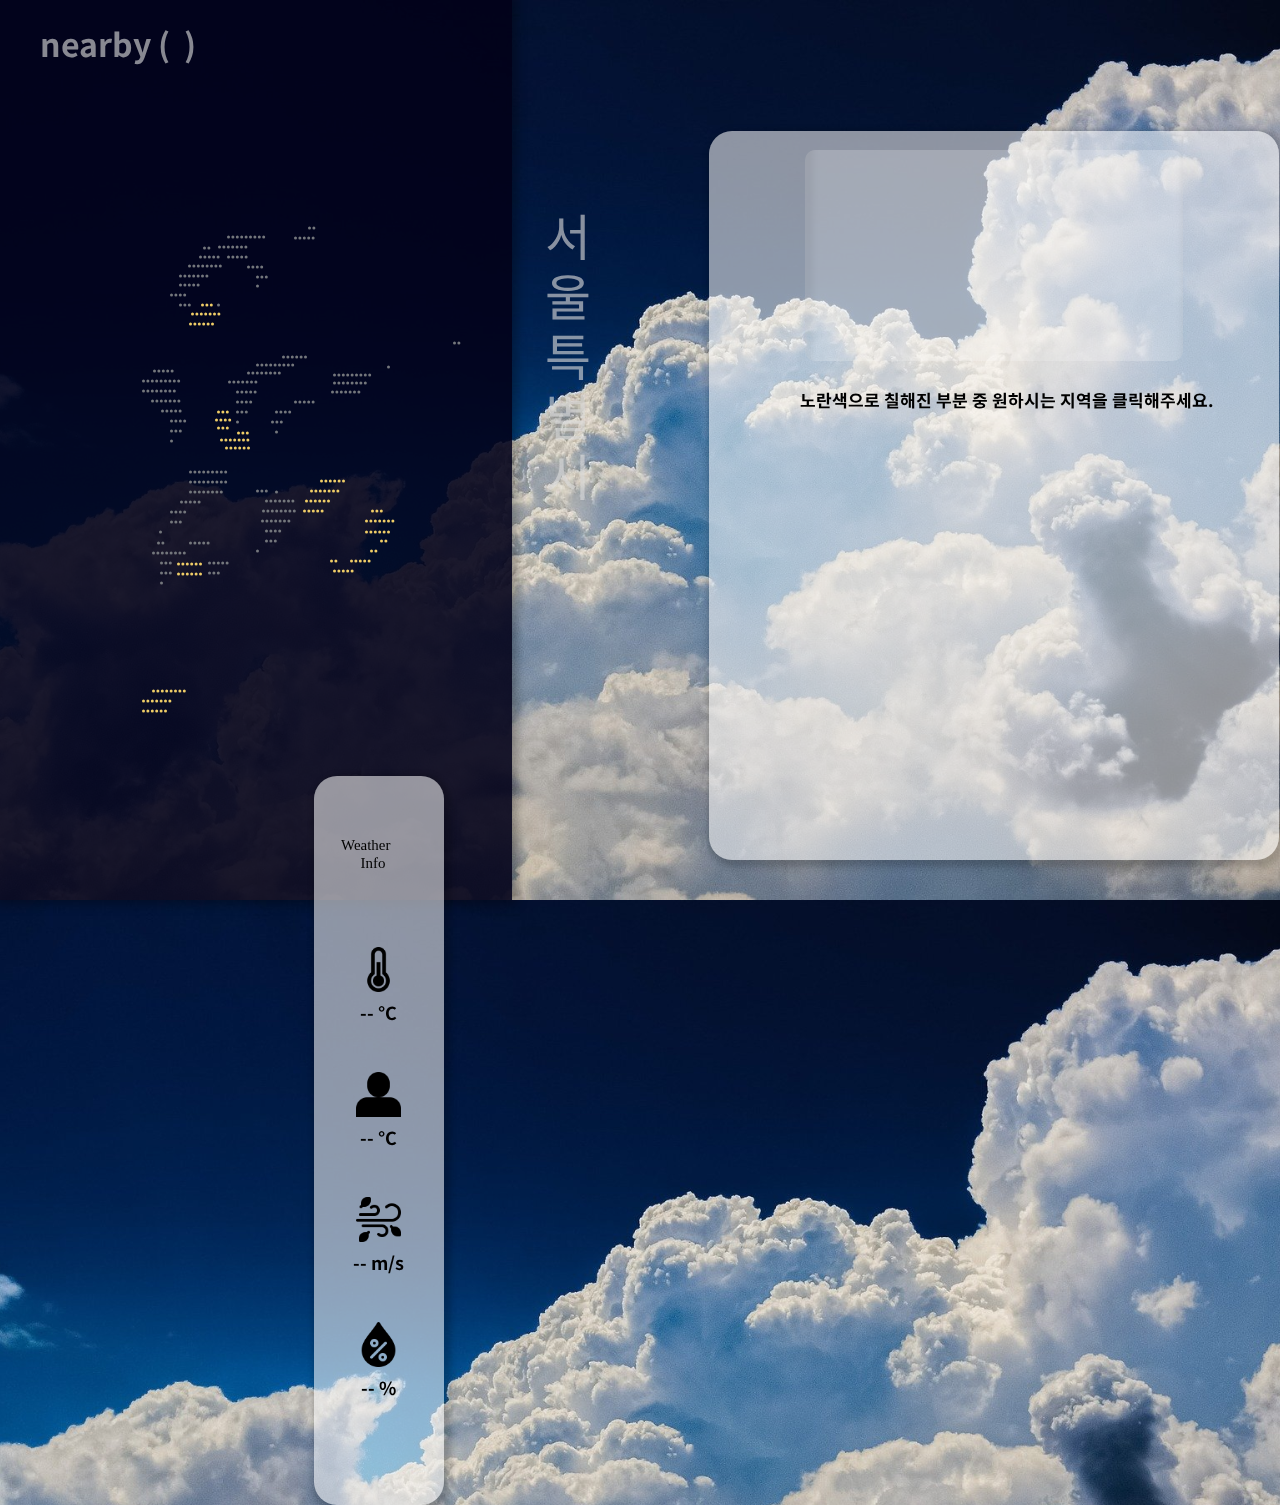
==== commit 5dfb327f: "Update index.html" ====
--- a/index.html
+++ b/index.html
@@ -78,7 +78,7 @@
             <div id="video_list_box" class="pop_up_box">
                 <div id = "video_window">
                     <div id="cover">
-                        <iframe id = "video_window_ifram" width = "380px" height="218"  name="videoWindow"></iframe> 
+                        <iframe id = "video_window_ifram" width = "456px" height="262"  name="videoWindow"></iframe> 
                     </div>
                 </div>
                 <div class="video_list">
--- a/index.css
+++ b/index.css
@@ -5,7 +5,7 @@
 body{
     color: rgb(0, 0, 0);
     overflow: hidden;
-    background-imgae :url('image/cloud.jpg');
+    background-image :url('image/cloud.jpg');
     background-position: center;
     background-size: cover;
     background-color: rgb(2, 1, 25,0.9);
@@ -17,9 +17,9 @@
 main{
     height: 90%;
     display: flex;
-    flex-flow: row nowrap;
+    flex-flow: row wrap;
     justify-content: space-around;
-    align-items: stretch;
+    align-items: center;
 }
 header{
     height: 10%;
@@ -38,9 +38,11 @@
 }
 #infomation{
     display: inline-block;
-    margin: 50px auto;
-    font-size: 20px;
+    text-align : center;
+    margin: auto;
+    font-size: 17px;
     font-weight: bolder;
+    width : 100%;
     color: rgb(0, 0, 0);
     
 }
@@ -53,12 +55,13 @@
 #region_info{
     flex-basis: 55%;
     display: flex;
-    flex-flow: row nowrap;
-    justify-content: center;
-    align-items: flex-start;
+    flex-flow: row wrap;
+    justify-content: space-evenly;
+    align-items: center;
+    height : 90%;
 }
 #region_info_map{
-    margin-top: 50px;
+    margin-top: 15px;
     width: 500px;
     display: flex;
     flex-direction: row;
@@ -123,9 +126,9 @@
 }
 
 #weather_info{
+    margin : auto 0px;
     margin-left: 50px;
     width: 130px;
-    height: 630px;
 }
 .weather_info_box1{
     height: 100px;
@@ -138,7 +141,7 @@
 .weather_info_box2{
     height: 100px;
     width: 100px;
-    margin: 10px auto;
+    margin: 25px auto;
     display: flex;
     flex-direction: column;
     justify-content: space-evenly;
@@ -164,10 +167,12 @@
 
 #video_list{
     flex-basis: 42%;
+    height : 90%;
 }
 #video_list_box{
-    width:610px;
-    height: 630px;
+    margin-top : 20px;
+    min-width: 570px;
+    width : 90%;
     margin: 0px;
 }
 #video_window{
@@ -197,12 +202,12 @@
     display: inline-block;
     margin:30px;
     margin-top: 6px;
-    width: 550px;
-    height: 55%;
+    width: 90%;
+    height: 60%;
 }
 #scroll{
-    margin-left: 15px;
-    width: 103%;
+    position:relative;
+    width: 104%;
     height: 100%;
     overflow-y: scroll;
     overflow-x: hidden;
@@ -211,11 +216,11 @@
     display: none;
 }
 .video_list_each{
-    width: 500px;
+    width: 100%;
     height: 60px;
 }
 .video_list_each_a{
-    margin: 15px 0px;
+    margin: 10px 0px;
     display: flex;
     flex-flow: row wrap;
     justify-content: space-between;
@@ -224,8 +229,9 @@
     height: 100%;
 }
 #thumb_nail{
-    width: 100px;
-    height: 55px;
+    width: 110px;
+    height: 60px;
+    margin-left:15px;
     border-radius: 10px;
     background-image: url('image/icon/ylogo.svg');
     background-position: center;
@@ -233,7 +239,7 @@
 }
 .video_list_each_info{
     width: 75%;
-    height: 55px;
+    height: 100%;
     position: relative;
 }
 .video_list_each_view{
@@ -267,4 +273,6 @@
     border-radius: 23px;
     background-color: rgb(252, 252, 252,0.56);
     box-shadow: 3px 3px 6px 4px rgba(0, 0, 0, 0.2);
-}
+    min-height: 630px;
+    height: 100%;
+}
